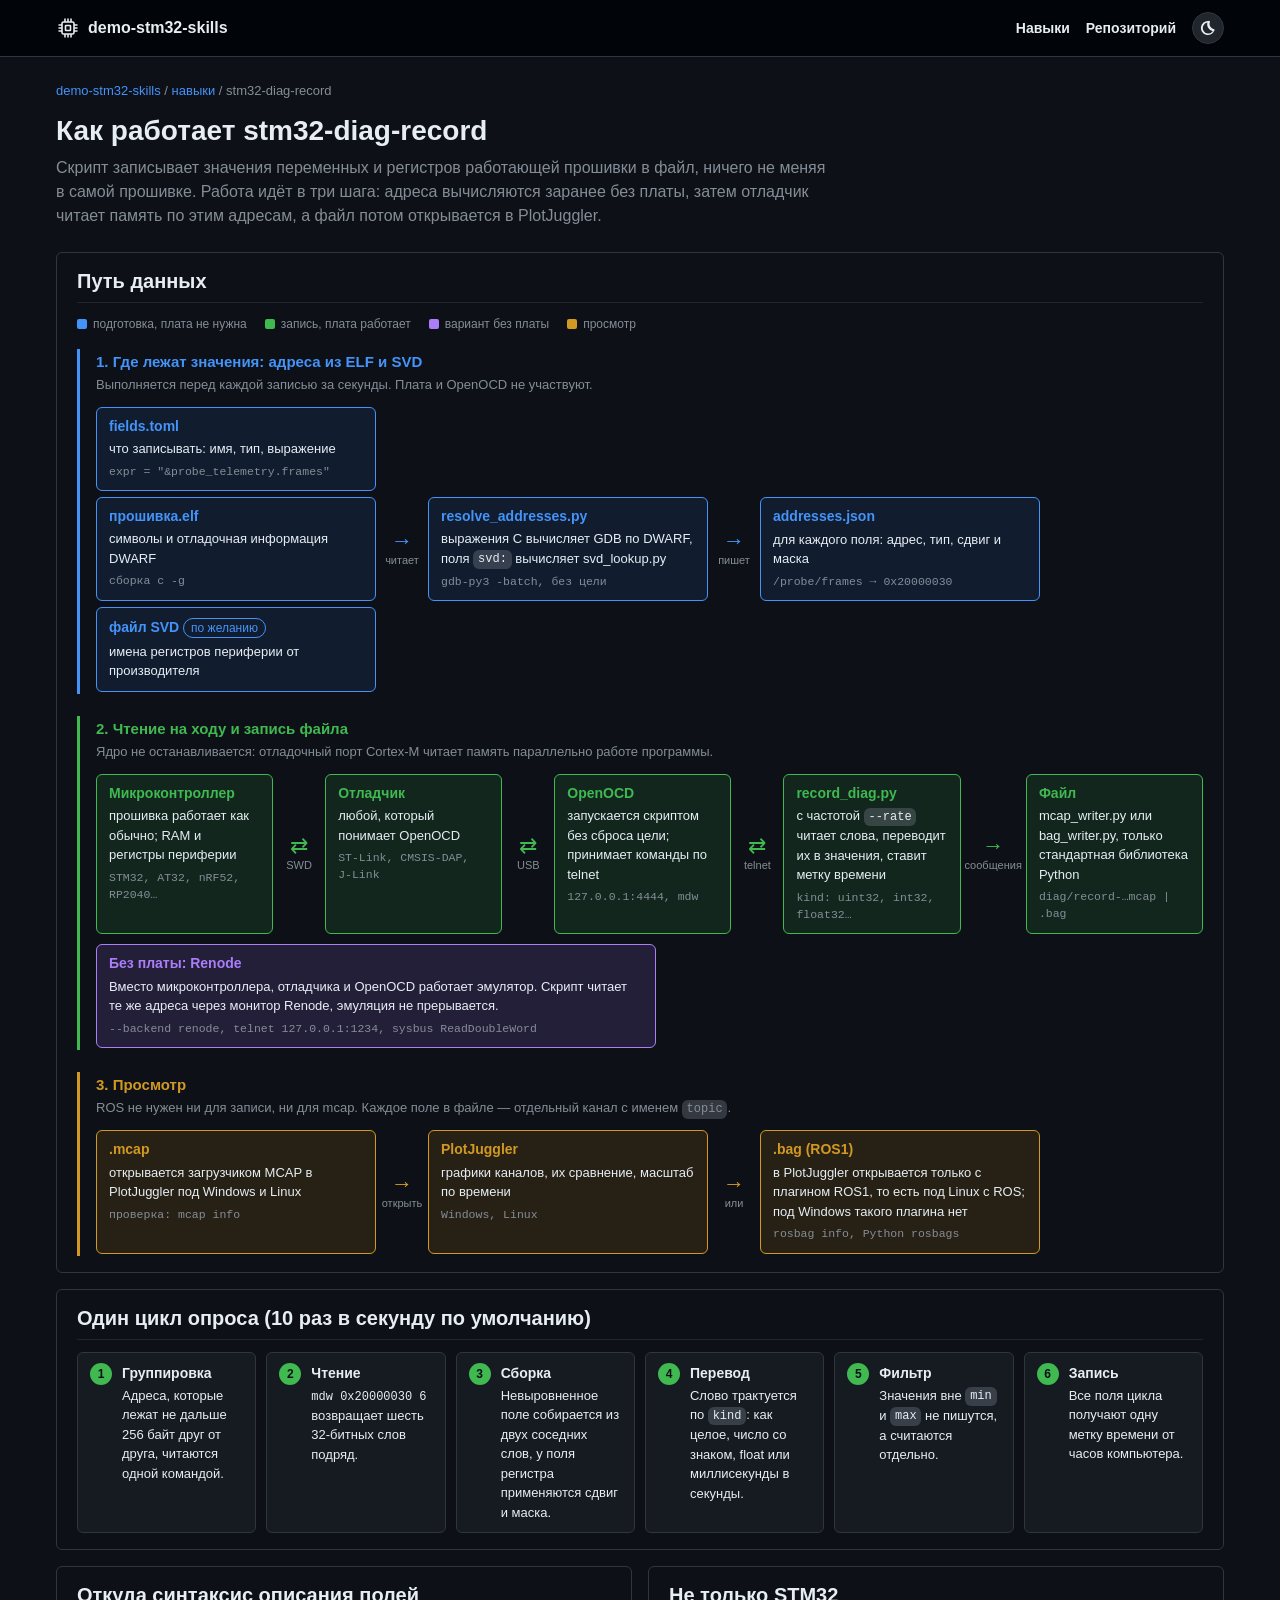
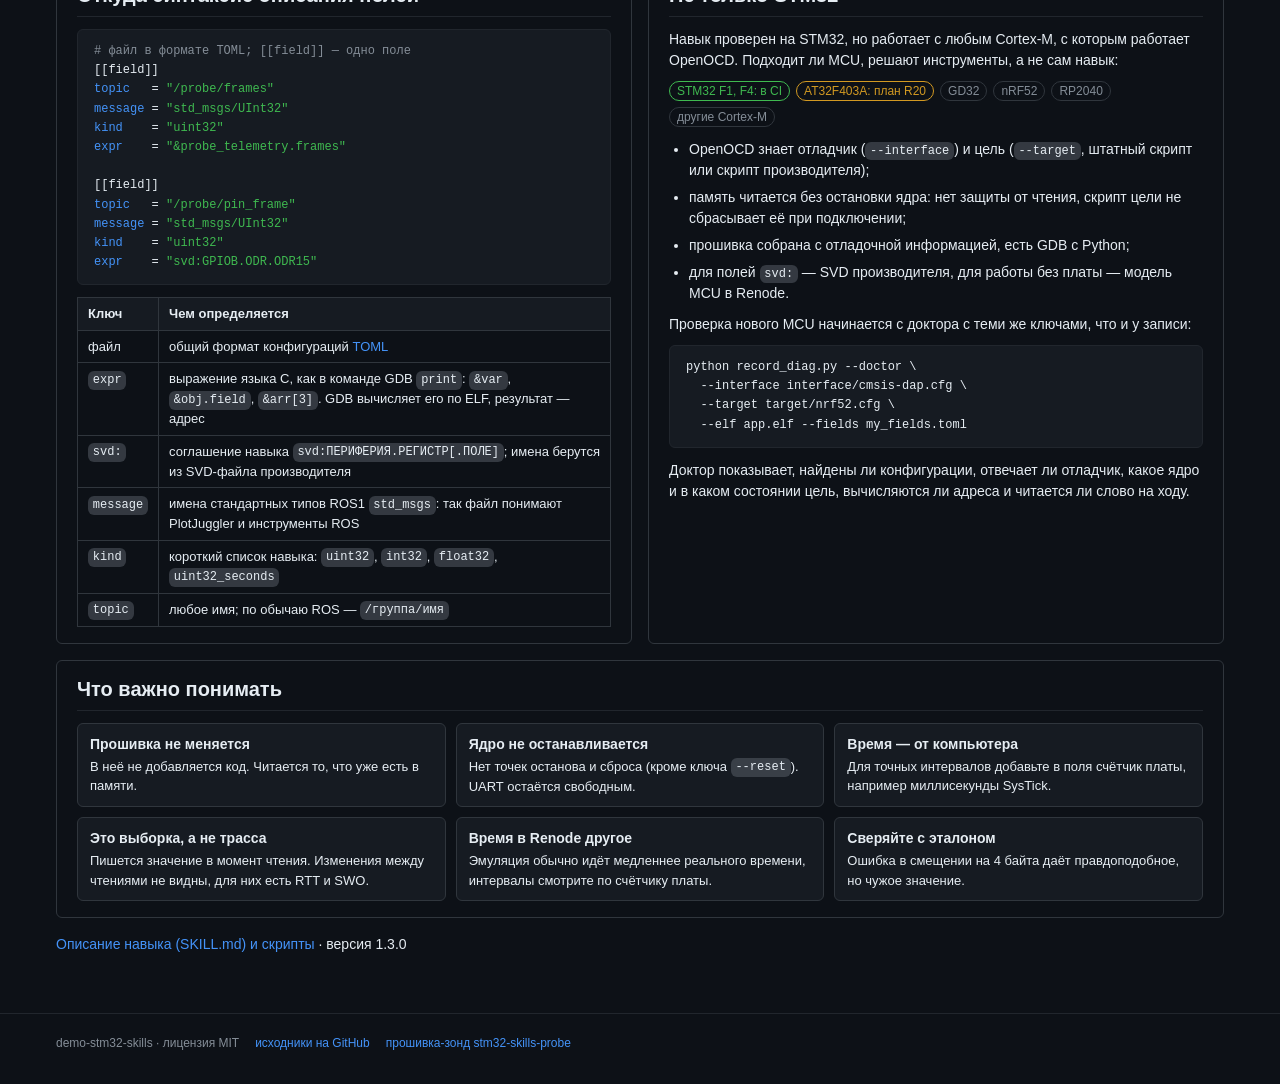
==== site/skills/stm32-diag-record/index.html @ 5a635cf0 "feat(site): publish the stm32-diag-record infographic on GitHub Pages - site/: static pages with a G" ====
<!doctype html>
<html lang="ru" data-theme="dark">
<head>
<meta charset="utf-8">
<meta name="viewport" content="width=device-width, initial-scale=1">
<title>Как работает stm32-diag-record</title>
<meta name="description" content="Инфографика навыка stm32-diag-record: адреса по ELF, чтение памяти на ходу через OpenOCD или Renode, запись mcap и bag, просмотр в PlotJuggler.">
<link rel="stylesheet" href="../../assets/site.css">
<script src="../../assets/theme.js"></script>
</head>
<body>
<header class="site-header">
  <div class="inner">
    <a class="brand" href="../../">
      <svg width="24" height="24" viewBox="0 0 24 24" fill="none" stroke="currentColor" stroke-width="1.6" aria-hidden="true">
        <rect x="6" y="6" width="12" height="12" rx="1.5"/><rect x="9.5" y="9.5" width="5" height="5" rx="0.5"/>
        <path d="M9 2.5v3.5M12 2.5v3.5M15 2.5v3.5M9 18v3.5M12 18v3.5M15 18v3.5M2.5 9h3.5M2.5 12h3.5M2.5 15h3.5M18 9h3.5M18 12h3.5M18 15h3.5"/>
      </svg>
      <span>demo-stm32-skills</span>
    </a>
    <nav class="site-nav" aria-label="Разделы">
      <a href="../../#skills">Навыки</a>
      <a class="wide" href="https://github.com/ViacheslavMezentsev/demo-stm32-skills">Репозиторий</a>
      <button id="theme-toggle" class="theme-toggle" type="button" aria-label="Тема">
        <svg class="icon-dark" width="16" height="16" viewBox="0 0 16 16" fill="currentColor" aria-hidden="true"><path d="M9.6 1.1a.75.75 0 0 1 .3.9 5.5 5.5 0 0 0 4.1 7.3.75.75 0 0 1 .4 1.3A7 7 0 1 1 8.3 1a.75.75 0 0 1 1.3.1ZM7.4 2.6a5.5 5.5 0 1 0 5.4 8.6 7 7 0 0 1-5.4-8.6Z"/></svg>
        <svg class="icon-light" width="16" height="16" viewBox="0 0 16 16" fill="currentColor" aria-hidden="true"><path d="M8 11.5a3.5 3.5 0 1 0 0-7 3.5 3.5 0 0 0 0 7Zm0 1.5a5 5 0 1 1 0-10 5 5 0 0 1 0 10ZM8 0a.75.75 0 0 1 .75.75v.5a.75.75 0 0 1-1.5 0v-.5A.75.75 0 0 1 8 0Zm0 14a.75.75 0 0 1 .75.75v.5a.75.75 0 0 1-1.5 0v-.5A.75.75 0 0 1 8 14ZM0 8a.75.75 0 0 1 .75-.75h.5a.75.75 0 0 1 0 1.5h-.5A.75.75 0 0 1 0 8Zm14 0a.75.75 0 0 1 .75-.75h.5a.75.75 0 0 1 0 1.5h-.5A.75.75 0 0 1 14 8ZM2.3 2.3a.75.75 0 0 1 1.06 0l.36.36a.75.75 0 0 1-1.06 1.06l-.36-.36a.75.75 0 0 1 0-1.06Zm9.98 9.98a.75.75 0 0 1 1.06 0l.36.36a.75.75 0 0 1-1.06 1.06l-.36-.36a.75.75 0 0 1 0-1.06ZM13.7 2.3a.75.75 0 0 1 0 1.06l-.36.36a.75.75 0 1 1-1.06-1.06l.36-.36a.75.75 0 0 1 1.06 0ZM3.72 12.28a.75.75 0 0 1 0 1.06l-.36.36a.75.75 0 0 1-1.06-1.06l.36-.36a.75.75 0 0 1 1.06 0Z"/></svg>
        <svg class="icon-auto" width="16" height="16" viewBox="0 0 16 16" fill="currentColor" aria-hidden="true"><path d="M8 0a8 8 0 1 1 0 16A8 8 0 0 1 8 0Zm0 1.5v13a6.5 6.5 0 0 0 0-13Z"/></svg>
      </button>
    </nav>
  </div>
</header>
<main>
<div class="breadcrumb"><a href="../../">demo-stm32-skills</a> / <a href="../../#skills">навыки</a> / stm32-diag-record</div>
<h1>Как работает stm32-diag-record</h1>
<p class="lead">Скрипт записывает значения переменных и регистров работающей прошивки в файл, ничего не меняя в
самой прошивке. Работа идёт в три шага: адреса вычисляются заранее без платы, затем отладчик читает память по
этим адресам, а файл потом открывается в PlotJuggler.</p>

<div class="box">
  <h2>Путь данных</h2>
  <div class="legend">
    <span class="offline">подготовка, плата не нужна</span>
    <span class="live">запись, плата работает</span>
    <span class="alt">вариант без платы</span>
    <span class="view">просмотр</span>
  </div>

  <div class="stage offline">
    <div class="stage-title">1. Где лежат значения: адреса из ELF и SVD</div>
    <div class="stage-note">Выполняется перед каждой записью за секунды. Плата и OpenOCD не участвуют.</div>
    <div class="flow">
      <div class="inputs">
        <div class="node"><h3>fields.toml</h3><p>что записывать: имя, тип, выражение</p><span class="mono">expr = "&amp;probe_telemetry.frames"</span></div>
        <div class="node"><h3>прошивка.elf</h3><p>символы и отладочная информация DWARF</p><span class="mono">сборка с -g</span></div>
        <div class="node"><h3>файл SVD <span class="label">по желанию</span></h3><p>имена регистров периферии от производителя</p></div>
      </div>
      <div class="arrow">читает</div>
      <div class="node center"><h3>resolve_addresses.py</h3><p>выражения C вычисляет GDB по DWARF, поля <code>svd:</code> вычисляет svd_lookup.py</p><span class="mono">gdb-py3 -batch, без цели</span></div>
      <div class="arrow">пишет</div>
      <div class="node center"><h3>addresses.json</h3><p>для каждого поля: адрес, тип, сдвиг и маска</p><span class="mono">/probe/frames → 0x20000030</span></div>
    </div>
  </div>

  <div class="stage live">
    <div class="stage-title">2. Чтение на ходу и запись файла</div>
    <div class="stage-note">Ядро не останавливается: отладочный порт Cortex-M читает память параллельно работе программы.</div>
    <div class="flow">
      <div class="node"><h3>Микроконтроллер</h3><p>прошивка работает как обычно; RAM и регистры периферии</p><span class="mono">STM32, AT32, nRF52, RP2040…</span></div>
      <div class="arrow both">SWD</div>
      <div class="node"><h3>Отладчик</h3><p>любой, который понимает OpenOCD</p><span class="mono">ST-Link, CMSIS-DAP, J-Link</span></div>
      <div class="arrow both">USB</div>
      <div class="node"><h3>OpenOCD</h3><p>запускается скриптом без сброса цели; принимает команды по telnet</p><span class="mono">127.0.0.1:4444, mdw</span></div>
      <div class="arrow both">telnet</div>
      <div class="node"><h3>record_diag.py</h3><p>с частотой <code>--rate</code> читает слова, переводит их в значения, ставит метку времени</p><span class="mono">kind: uint32, int32, float32…</span></div>
      <div class="arrow">сообщения</div>
      <div class="node"><h3>Файл</h3><p>mcap_writer.py или bag_writer.py, только стандартная библиотека Python</p><span class="mono">diag/record-…mcap | .bag</span></div>
    </div>
    <div class="alt-row alt">
      <div class="node"><h3>Без платы: Renode</h3><p>Вместо микроконтроллера, отладчика и OpenOCD работает эмулятор. Скрипт читает те же адреса через монитор Renode, эмуляция не прерывается.</p><span class="mono">--backend renode, telnet 127.0.0.1:1234, sysbus ReadDoubleWord</span></div>
    </div>
  </div>

  <div class="stage view">
    <div class="stage-title">3. Просмотр</div>
    <div class="stage-note">ROS не нужен ни для записи, ни для mcap. Каждое поле в файле — отдельный канал с именем <code>topic</code>.</div>
    <div class="flow">
      <div class="node"><h3>.mcap</h3><p>открывается загрузчиком MCAP в PlotJuggler под Windows и Linux</p><span class="mono">проверка: mcap info</span></div>
      <div class="arrow">открыть</div>
      <div class="node"><h3>PlotJuggler</h3><p>графики каналов, их сравнение, масштаб по времени</p><span class="mono">Windows, Linux</span></div>
      <div class="arrow">или</div>
      <div class="node"><h3>.bag (ROS1)</h3><p>в PlotJuggler открывается только с плагином ROS1, то есть под Linux с ROS; под Windows такого плагина нет</p><span class="mono">rosbag info, Python rosbags</span></div>
    </div>
  </div>
</div>

<div class="box">
  <h2>Один цикл опроса (10 раз в секунду по умолчанию)</h2>
  <div class="cycle">
    <div class="step"><b>Группировка</b>Адреса, которые лежат не дальше 256 байт друг от друга, читаются одной командой.</div>
    <div class="step"><b>Чтение</b><span class="mono">mdw 0x20000030 6</span> возвращает шесть 32-битных слов подряд.</div>
    <div class="step"><b>Сборка</b>Невыровненное поле собирается из двух соседних слов, у поля регистра применяются сдвиг и маска.</div>
    <div class="step"><b>Перевод</b>Слово трактуется по <code>kind</code>: как целое, число со знаком, float или миллисекунды в секунды.</div>
    <div class="step"><b>Фильтр</b>Значения вне <code>min</code> и <code>max</code> не пишутся, а считаются отдельно.</div>
    <div class="step"><b>Запись</b>Все поля цикла получают одну метку времени от часов компьютера.</div>
  </div>
</div>

<div class="cols">
  <div class="box">
    <h2>Откуда синтаксис описания полей</h2>
    <pre><span class="tok-c"># файл в формате TOML; [[field]] — одно поле</span>
[[field]]
<span class="tok-k">topic</span>   = <span class="tok-s">"/probe/frames"</span>
<span class="tok-k">message</span> = <span class="tok-s">"std_msgs/UInt32"</span>
<span class="tok-k">kind</span>    = <span class="tok-s">"uint32"</span>
<span class="tok-k">expr</span>    = <span class="tok-s">"&amp;probe_telemetry.frames"</span>

[[field]]
<span class="tok-k">topic</span>   = <span class="tok-s">"/probe/pin_frame"</span>
<span class="tok-k">message</span> = <span class="tok-s">"std_msgs/UInt32"</span>
<span class="tok-k">kind</span>    = <span class="tok-s">"uint32"</span>
<span class="tok-k">expr</span>    = <span class="tok-s">"svd:GPIOB.ODR.ODR15"</span></pre>
    <table>
      <tr><th>Ключ</th><th>Чем определяется</th></tr>
      <tr><td>файл</td><td>общий формат конфигураций <a href="https://toml.io/ru/">TOML</a></td></tr>
      <tr><td><code>expr</code></td><td>выражение языка C, как в команде GDB <code>print</code>: <code>&amp;var</code>, <code>&amp;obj.field</code>, <code>&amp;arr[3]</code>. GDB вычисляет его по ELF, результат — адрес</td></tr>
      <tr><td><code>svd:</code></td><td>соглашение навыка <code>svd:ПЕРИФЕРИЯ.РЕГИСТР[.ПОЛЕ]</code>; имена берутся из SVD-файла производителя</td></tr>
      <tr><td><code>message</code></td><td>имена стандартных типов ROS1 <code>std_msgs</code>: так файл понимают PlotJuggler и инструменты ROS</td></tr>
      <tr><td><code>kind</code></td><td>короткий список навыка: <code>uint32</code>, <code>int32</code>, <code>float32</code>, <code>uint32_seconds</code></td></tr>
      <tr><td><code>topic</code></td><td>любое имя; по обычаю ROS — <code>/группа/имя</code></td></tr>
    </table>
  </div>

  <div class="box">
    <h2>Не только STM32</h2>
    <p>Навык проверен на STM32, но работает с любым Cortex-M, с которым работает OpenOCD. Подходит ли MCU, решают
    инструменты, а не сам навык:</p>
    <div class="chips">
      <span class="label" style="--c: var(--success)">STM32 F1, F4: в CI</span>
      <span class="label" style="--c: var(--attention)">AT32F403A: план R20</span>
      <span class="label">GD32</span><span class="label">nRF52</span><span class="label">RP2040</span><span class="label">другие Cortex-M</span>
    </div>
    <ul>
      <li>OpenOCD знает отладчик (<code>--interface</code>) и цель (<code>--target</code>, штатный скрипт или скрипт производителя);</li>
      <li>память читается без остановки ядра: нет защиты от чтения, скрипт цели не сбрасывает её при подключении;</li>
      <li>прошивка собрана с отладочной информацией, есть GDB с Python;</li>
      <li>для полей <code>svd:</code> — SVD производителя, для работы без платы — модель MCU в Renode.</li>
    </ul>
    <p style="margin-top:10px">Проверка нового MCU начинается с доктора с теми же ключами, что и у записи:</p>
    <pre>python record_diag.py --doctor \
  --interface interface/cmsis-dap.cfg \
  --target target/nrf52.cfg \
  --elf app.elf --fields my_fields.toml</pre>
    <p>Доктор показывает, найдены ли конфигурации, отвечает ли отладчик, какое ядро и в каком состоянии цель,
    вычисляются ли адреса и читается ли слово на ходу.</p>
  </div>
</div>

<div class="box">
  <h2>Что важно понимать</h2>
  <div class="facts">
    <div class="fact"><b>Прошивка не меняется</b>В неё не добавляется код. Читается то, что уже есть в памяти.</div>
    <div class="fact"><b>Ядро не останавливается</b>Нет точек останова и сброса (кроме ключа <code>--reset</code>). UART остаётся свободным.</div>
    <div class="fact"><b>Время — от компьютера</b>Для точных интервалов добавьте в поля счётчик платы, например миллисекунды SysTick.</div>
    <div class="fact"><b>Это выборка, а не трасса</b>Пишется значение в момент чтения. Изменения между чтениями не видны, для них есть RTT и SWO.</div>
    <div class="fact"><b>Время в Renode другое</b>Эмуляция обычно идёт медленнее реального времени, интервалы смотрите по счётчику платы.</div>
    <div class="fact"><b>Сверяйте с эталоном</b>Ошибка в смещении на 4 байта даёт правдоподобное, но чужое значение.</div>
  </div>
</div>

<p><a href="https://github.com/ViacheslavMezentsev/demo-stm32-skills/tree/main/stm32-diag-record">Описание навыка (SKILL.md) и скрипты</a> · версия 1.3.0</p>
</main>
<footer class="site-footer">
  <div class="inner">
    <span>demo-stm32-skills · лицензия MIT</span>
    <a href="https://github.com/ViacheslavMezentsev/demo-stm32-skills">исходники на GitHub</a>
    <a href="https://github.com/ViacheslavMezentsev/stm32-skills-probe">прошивка-зонд stm32-skills-probe</a>
  </div>
</footer>
</body>
</html>
---- site/assets/site.css ----
/* Тема в стиле GitHub (цвета Primer). Тёмная по умолчанию; светлая — data-theme="light" (ставит theme.js). */
:root {
  color-scheme: dark;
  --bg: #0d1117;
  --bg-subtle: #161b22;
  --bg-inset: #010409;
  --header: #010409;
  --border: #30363d;
  --border-muted: #21262d;
  --fg: #e6edf3;
  --fg-muted: #848d97;
  --link: #4493f8;
  --code-bg: rgba(110, 118, 129, 0.4);
  --pre-bg: #161b22;
  --accent: #4493f8;
  --accent-bg: rgba(56, 139, 253, 0.1);
  --success: #3fb950;
  --success-bg: rgba(46, 160, 67, 0.15);
  --attention: #d29922;
  --attention-bg: rgba(187, 128, 9, 0.15);
  --done: #ab7df8;
  --done-bg: rgba(163, 113, 247, 0.15);
  --btn-bg: #21262d;
  --btn-hover: #30363d;
  --mono: ui-monospace, SFMono-Regular, "SF Mono", Menlo, Consolas, "Liberation Mono", monospace;
  --sans: -apple-system, BlinkMacSystemFont, "Segoe UI", "Noto Sans", Helvetica, Arial, sans-serif;
}
:root[data-theme="light"] {
  color-scheme: light;
  --bg: #ffffff;
  --bg-subtle: #f6f8fa;
  --bg-inset: #f6f8fa;
  --header: #f6f8fa;
  --border: #d0d7de;
  --border-muted: #d8dee4;
  --fg: #1f2328;
  --fg-muted: #656d76;
  --link: #0969da;
  --code-bg: rgba(175, 184, 193, 0.2);
  --pre-bg: #f6f8fa;
  --accent: #0969da;
  --accent-bg: #ddf4ff;
  --success: #1a7f37;
  --success-bg: #dafbe1;
  --attention: #9a6700;
  --attention-bg: #fff8c5;
  --done: #8250df;
  --done-bg: #fbefff;
  --btn-bg: #f6f8fa;
  --btn-hover: #eaeef2;
}

* { box-sizing: border-box; }
html { background: var(--bg); }
body {
  margin: 0; background: var(--bg); color: var(--fg);
  font: 14px/1.5 var(--sans);
  -webkit-text-size-adjust: 100%;
}
a { color: var(--link); text-decoration: none; }
a:hover { text-decoration: underline; }
code, .mono { font-family: var(--mono); font-size: 12px; }
code { background: var(--code-bg); padding: 0.2em 0.4em; border-radius: 6px; }
pre {
  background: var(--pre-bg); border: 1px solid var(--border-muted); border-radius: 6px; padding: 12px 16px;
  margin: 0 0 12px; overflow-x: auto; font: 12px/1.6 var(--mono);
}
h1, h2, h3 { line-height: 1.25; font-weight: 600; }
h1 { font-size: 28px; margin: 0 0 8px; }
h2 { font-size: 20px; margin: 0 0 12px; padding-bottom: 8px; border-bottom: 1px solid var(--border-muted); }
h3 { font-size: 14px; margin: 0 0 4px; }
p { margin: 0 0 10px; }
ul, ol { margin: 0; padding-left: 20px; }
li { margin-bottom: 6px; }
table { width: 100%; border-collapse: collapse; font-size: 13px; }
th, td { text-align: left; padding: 6px 10px; border: 1px solid var(--border); vertical-align: top; }
th { background: var(--bg-subtle); font-weight: 600; }
td:first-child { white-space: nowrap; }

/* Шапка как у GitHub */
.site-header { background: var(--header); border-bottom: 1px solid var(--border); }
.site-header .inner {
  max-width: 1200px; margin: 0 auto; padding: 12px 16px; display: flex; align-items: center; gap: 16px;
}
.brand { display: flex; align-items: center; gap: 8px; color: var(--fg); font-weight: 600; font-size: 16px; }
.brand:hover { text-decoration: none; color: var(--fg-muted); }
.brand svg { flex: 0 0 auto; }
.site-nav { display: flex; gap: 16px; margin-left: auto; align-items: center; }
.site-nav a { color: var(--fg); font-weight: 600; }
.site-nav a:hover { color: var(--fg-muted); text-decoration: none; }

/* Круглая кнопка темы */
.theme-toggle {
  width: 32px; height: 32px; border-radius: 50%; border: 1px solid var(--border); background: var(--btn-bg);
  color: var(--fg); display: inline-flex; align-items: center; justify-content: center; cursor: pointer;
  padding: 0; flex: 0 0 auto;
}
.theme-toggle:hover { background: var(--btn-hover); }
.theme-toggle:focus-visible { outline: 2px solid var(--accent); outline-offset: 2px; }
.theme-toggle svg { display: none; }
:root:not([data-theme-pref]) .theme-toggle .icon-dark,
:root[data-theme-pref="dark"] .theme-toggle .icon-dark,
:root[data-theme-pref="light"] .theme-toggle .icon-light,
:root[data-theme-pref="auto"] .theme-toggle .icon-auto { display: block; }

main { max-width: 1200px; margin: 0 auto; padding: 24px 16px 48px; }
.breadcrumb { color: var(--fg-muted); font-size: 13px; margin-bottom: 12px; }
.lead { color: var(--fg-muted); font-size: 16px; max-width: 780px; margin-bottom: 24px; }
.box { background: var(--bg); border: 1px solid var(--border); border-radius: 6px; padding: 16px 20px; margin-bottom: 16px; }
.site-footer { border-top: 1px solid var(--border-muted); color: var(--fg-muted); font-size: 12px; }
.site-footer .inner { max-width: 1200px; margin: 0 auto; padding: 20px 16px 32px; display: flex; flex-wrap: wrap; gap: 8px 16px; }
.label {
  display: inline-block; font-size: 12px; font-weight: 500; line-height: 18px; padding: 0 7px; border-radius: 2em;
  border: 1px solid var(--c, var(--border)); color: var(--c, var(--fg-muted)); white-space: nowrap;
}

/* Главная: карточки навыков */
.cards { display: grid; grid-template-columns: repeat(auto-fill, minmax(300px, 1fr)); gap: 16px; }
.card { border: 1px solid var(--border); border-radius: 6px; padding: 16px; background: var(--bg); display: flex; flex-direction: column; gap: 8px; }
.card h3 { font-size: 16px; }
.card p { color: var(--fg-muted); margin: 0; }
.card .meta { display: flex; flex-wrap: wrap; gap: 6px; margin-top: auto; padding-top: 8px; }

/* Инфографика: этапы и узлы */
.legend { display: flex; flex-wrap: wrap; gap: 8px 18px; font-size: 12px; color: var(--fg-muted); margin-bottom: 16px; }
.legend span::before { content: ""; display: inline-block; width: 10px; height: 10px; border-radius: 2px; margin-right: 6px; vertical-align: -1px; background: var(--c); }
.offline { --c: var(--accent); --nb: var(--accent-bg); }
.live { --c: var(--success); --nb: var(--success-bg); }
.alt { --c: var(--done); --nb: var(--done-bg); }
.view { --c: var(--attention); --nb: var(--attention-bg); }
.stage { border-left: 3px solid var(--c); padding: 2px 0 2px 16px; margin: 0 0 22px; }
.stage:last-child { margin-bottom: 0; }
.stage-title { font-weight: 600; color: var(--c); margin-bottom: 2px; font-size: 15px; }
.stage-note { color: var(--fg-muted); font-size: 13px; margin-bottom: 12px; }
.flow { display: flex; align-items: center; flex-wrap: nowrap; }
.node {
  background: var(--nb); border: 1px solid var(--c); border-radius: 6px; padding: 10px 12px;
  min-width: 0; flex: 1 1 0; max-width: 280px; align-self: stretch;
}
.node.center { align-self: center; }
.node h3 { color: var(--c); }
.node p { font-size: 13px; margin: 0; }
.node .mono { display: block; color: var(--fg-muted); margin-top: 4px; font-size: 11.5px; overflow-wrap: anywhere; }
.arrow {
  flex: 0 0 auto; display: flex; flex-direction: column; justify-content: center; align-items: center;
  padding: 0 4px; min-width: 52px; color: var(--fg-muted); font-size: 11px; text-align: center;
}
.arrow::before { content: "\2192"; font-size: 22px; line-height: 1; color: var(--c); }
.arrow.both::before { content: "\21C4"; }
.inputs { display: flex; flex-direction: column; gap: 6px; flex: 1 1 0; max-width: 280px; min-width: 0; }
.inputs .node { max-width: none; flex: 0 0 auto; }
.alt-row { margin-top: 10px; }
.alt-row .node { max-width: 560px; }
.cycle { counter-reset: step; display: grid; grid-template-columns: repeat(auto-fit, minmax(150px, 1fr)); gap: 10px; }
.step { border: 1px solid var(--border); border-radius: 6px; padding: 10px 12px 10px 44px; position: relative; font-size: 13px; background: var(--bg-subtle); }
.step::before {
  counter-increment: step; content: counter(step); position: absolute; left: 12px; top: 10px;
  width: 22px; height: 22px; border-radius: 50%; background: var(--success); color: var(--bg);
  font-weight: 700; font-size: 12px; display: flex; align-items: center; justify-content: center;
}
.step b { display: block; margin-bottom: 2px; font-size: 14px; }
.cols { display: grid; grid-template-columns: repeat(auto-fit, minmax(320px, 1fr)); gap: 16px; margin-bottom: 16px; }
.cols > .box { margin-bottom: 0; }
.tok-k { color: var(--accent); }
.tok-s { color: var(--success); }
.tok-c { color: var(--fg-muted); }
.facts { display: grid; grid-template-columns: repeat(auto-fit, minmax(300px, 1fr)); gap: 10px; }
.fact { border: 1px solid var(--border); border-radius: 6px; padding: 10px 12px; font-size: 13px; background: var(--bg-subtle); }
.fact b { display: block; font-size: 14px; margin-bottom: 2px; }
.chips { display: flex; flex-wrap: wrap; gap: 6px; margin: 8px 0 12px; }

@media (max-width: 720px) {
  h1 { font-size: 24px; }
  .site-nav .wide { display: none; }
  .flow { flex-direction: column; align-items: stretch; }
  .node, .inputs { max-width: none; flex: 0 0 auto; }
  .node.center { align-self: stretch; }
  .arrow { flex-direction: row; gap: 8px; min-width: 0; padding: 4px 0 4px 14px; justify-content: flex-start; }
  .arrow::before { content: "\2193"; }
  .arrow.both::before { content: "\21C5"; }
  .box { padding: 14px; }
}
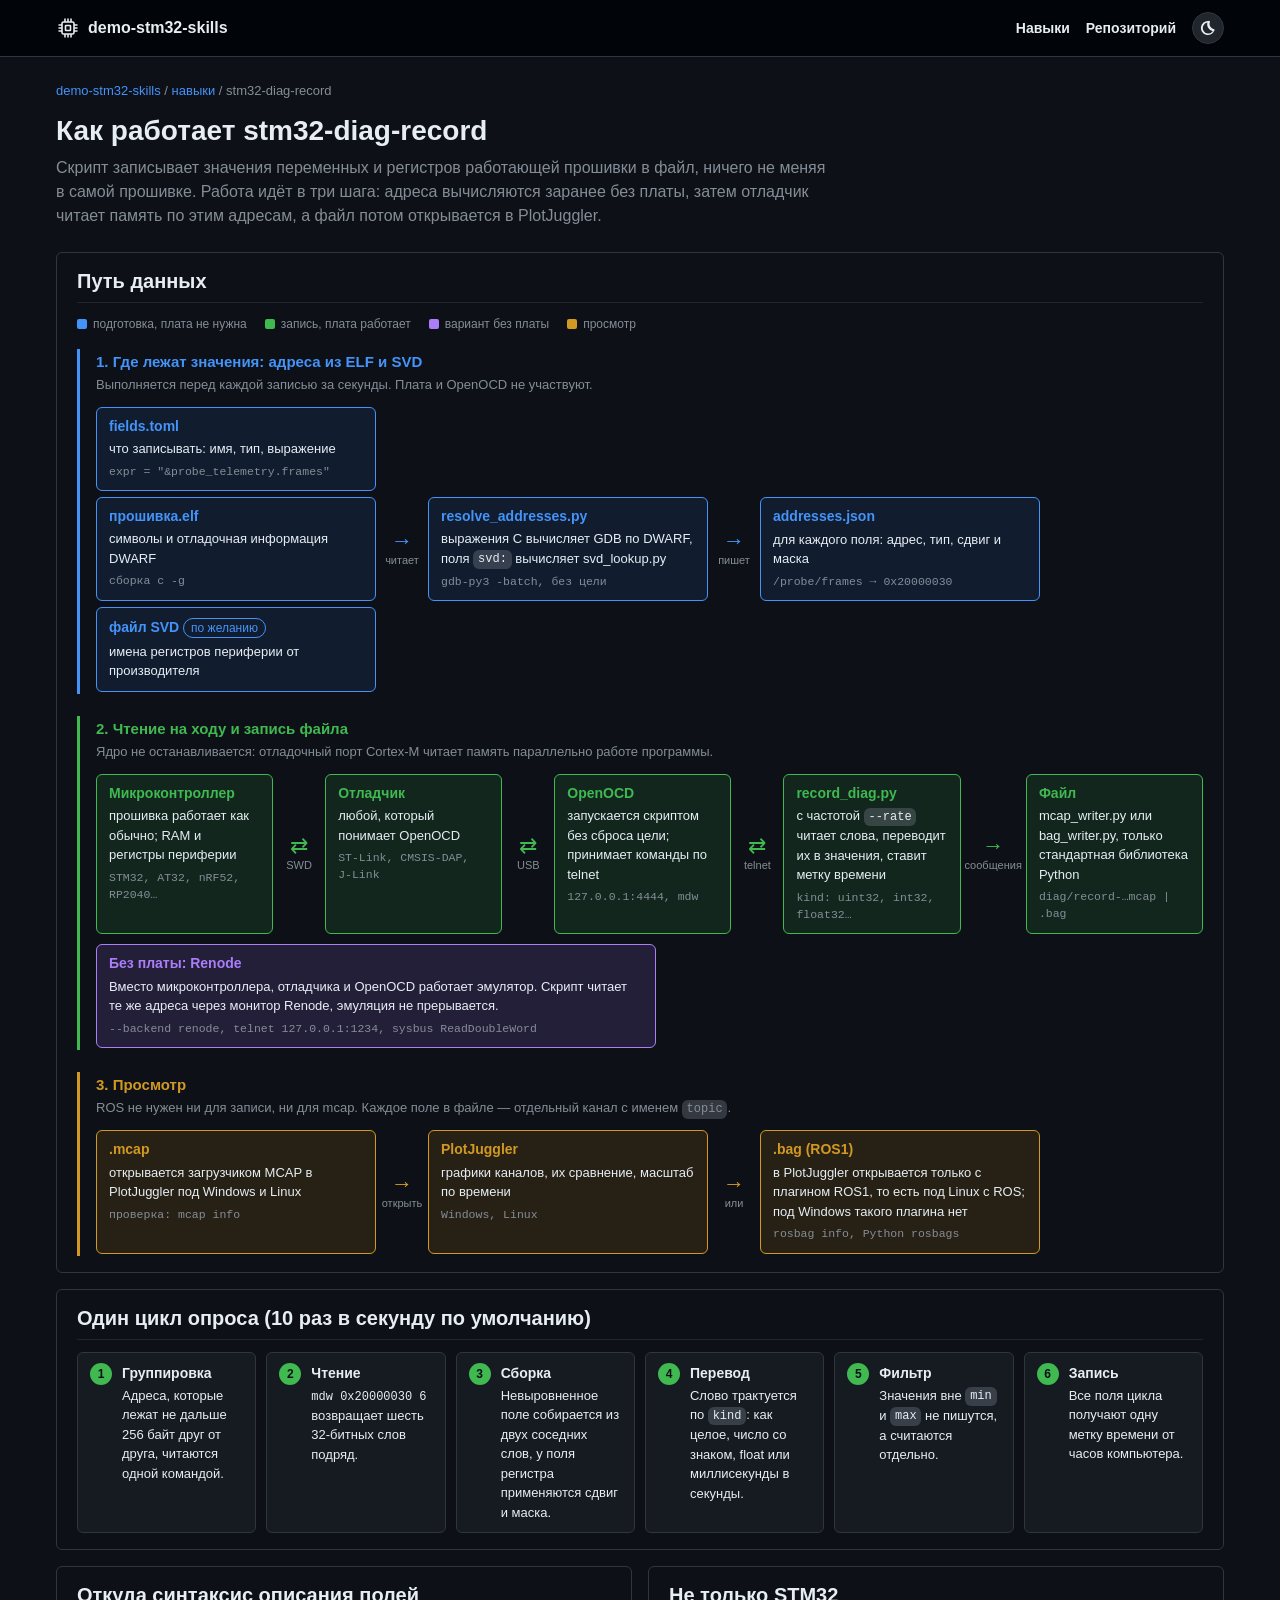
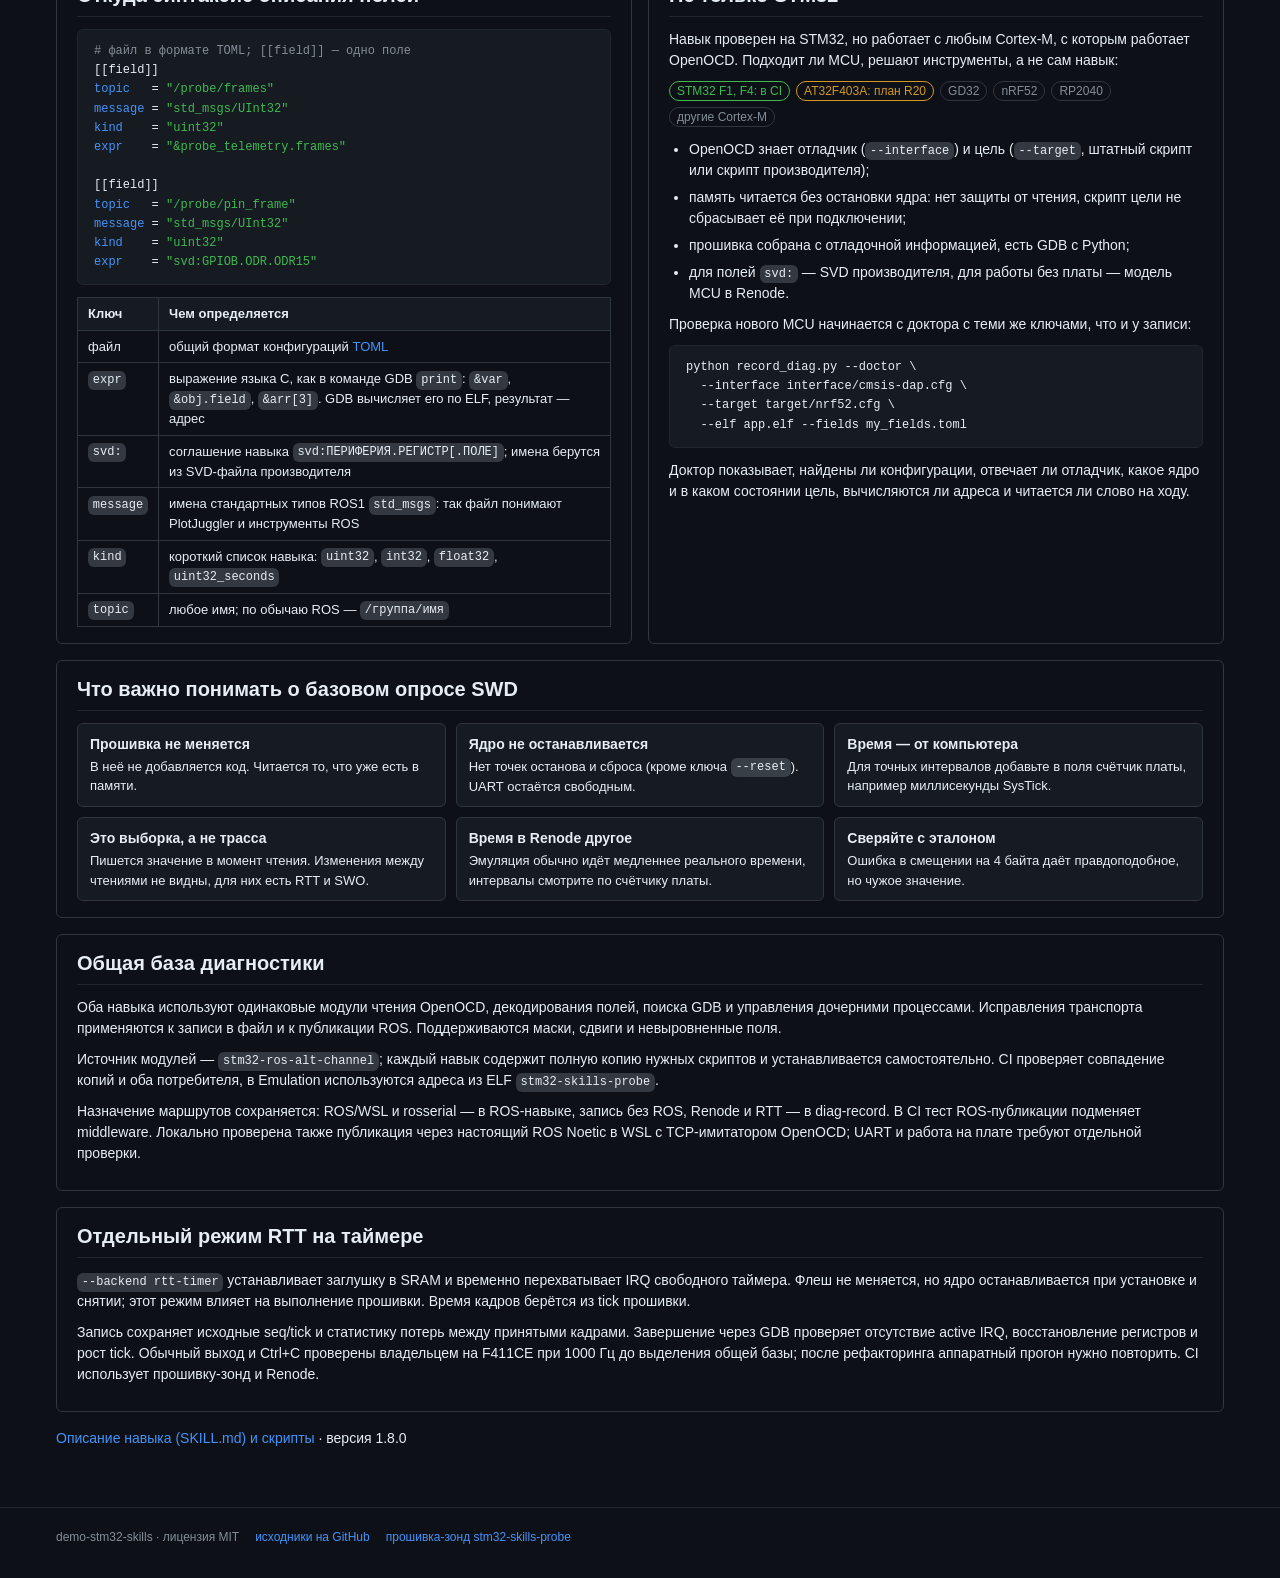
==== commit d003ca5e: "refactor: share debug transports and field decoding across STM32 skills Keep OpenOCD, field conversi" ====
--- a/site/skills/stm32-diag-record/index.html
+++ b/site/skills/stm32-diag-record/index.html
@@ -157,7 +157,7 @@
 </div>
 
 <div class="box">
-  <h2>Что важно понимать</h2>
+  <h2>Что важно понимать о базовом опросе SWD</h2>
   <div class="facts">
     <div class="fact"><b>Прошивка не меняется</b>В неё не добавляется код. Читается то, что уже есть в памяти.</div>
     <div class="fact"><b>Ядро не останавливается</b>Нет точек останова и сброса (кроме ключа <code>--reset</code>). UART остаётся свободным.</div>
@@ -168,7 +168,31 @@
   </div>
 </div>
 
-<p><a href="https://github.com/ViacheslavMezentsev/demo-stm32-skills/tree/main/stm32-diag-record">Описание навыка (SKILL.md) и скрипты</a> · версия 1.3.0</p>
+<div class="box">
+  <h2>Общая база диагностики</h2>
+  <p>Оба навыка используют одинаковые модули чтения OpenOCD, декодирования полей,
+  поиска GDB и управления дочерними процессами. Исправления транспорта применяются
+  к записи в файл и к публикации ROS. Поддерживаются маски, сдвиги и невыровненные поля.</p>
+  <p>Источник модулей — <code>stm32-ros-alt-channel</code>; каждый навык содержит полную копию
+  нужных скриптов и устанавливается самостоятельно. CI проверяет совпадение копий и оба потребителя,
+  в Emulation используются адреса из ELF <code>stm32-skills-probe</code>.</p>
+  <p>Назначение маршрутов сохраняется: ROS/WSL и rosserial — в ROS-навыке, запись без ROS,
+  Renode и RTT — в diag-record. В CI тест ROS-публикации подменяет middleware. Локально проверена также публикация через
+  настоящий ROS Noetic в WSL с TCP-имитатором OpenOCD; UART и работа на плате требуют отдельной проверки.</p>
+</div>
+
+<div class="box">
+  <h2>Отдельный режим RTT на таймере</h2>
+  <p><code>--backend rtt-timer</code> устанавливает заглушку в SRAM и временно перехватывает
+  IRQ свободного таймера. Флеш не меняется, но ядро останавливается при установке и снятии;
+  этот режим влияет на выполнение прошивки. Время кадров берётся из tick прошивки.</p>
+  <p>Запись сохраняет исходные seq/tick и статистику потерь между принятыми кадрами.
+  Завершение через GDB проверяет отсутствие active IRQ, восстановление регистров и рост tick.
+  Обычный выход и Ctrl+C проверены владельцем на F411CE при 1000 Гц до выделения общей базы;
+  после рефакторинга аппаратный прогон нужно повторить. CI использует прошивку-зонд и Renode.</p>
+</div>
+
+<p><a href="https://github.com/ViacheslavMezentsev/demo-stm32-skills/tree/main/stm32-diag-record">Описание навыка (SKILL.md) и скрипты</a> · версия 1.8.0</p>
 </main>
 <footer class="site-footer">
   <div class="inner">
--- a/site/assets/site.css
+++ b/site/assets/site.css
@@ -118,6 +118,9 @@
 .cards { display: grid; grid-template-columns: repeat(auto-fill, minmax(300px, 1fr)); gap: 16px; }
 .card { border: 1px solid var(--border); border-radius: 6px; padding: 16px; background: var(--bg); display: flex; flex-direction: column; gap: 8px; }
 .card h3 { font-size: 16px; }
+a.card { color: inherit; }
+a.card:hover { text-decoration: none; border-color: var(--fg-muted); }
+a.card h3 { color: var(--link); }
 .card p { color: var(--fg-muted); margin: 0; }
 .card .meta { display: flex; flex-wrap: wrap; gap: 6px; margin-top: auto; padding-top: 8px; }
 
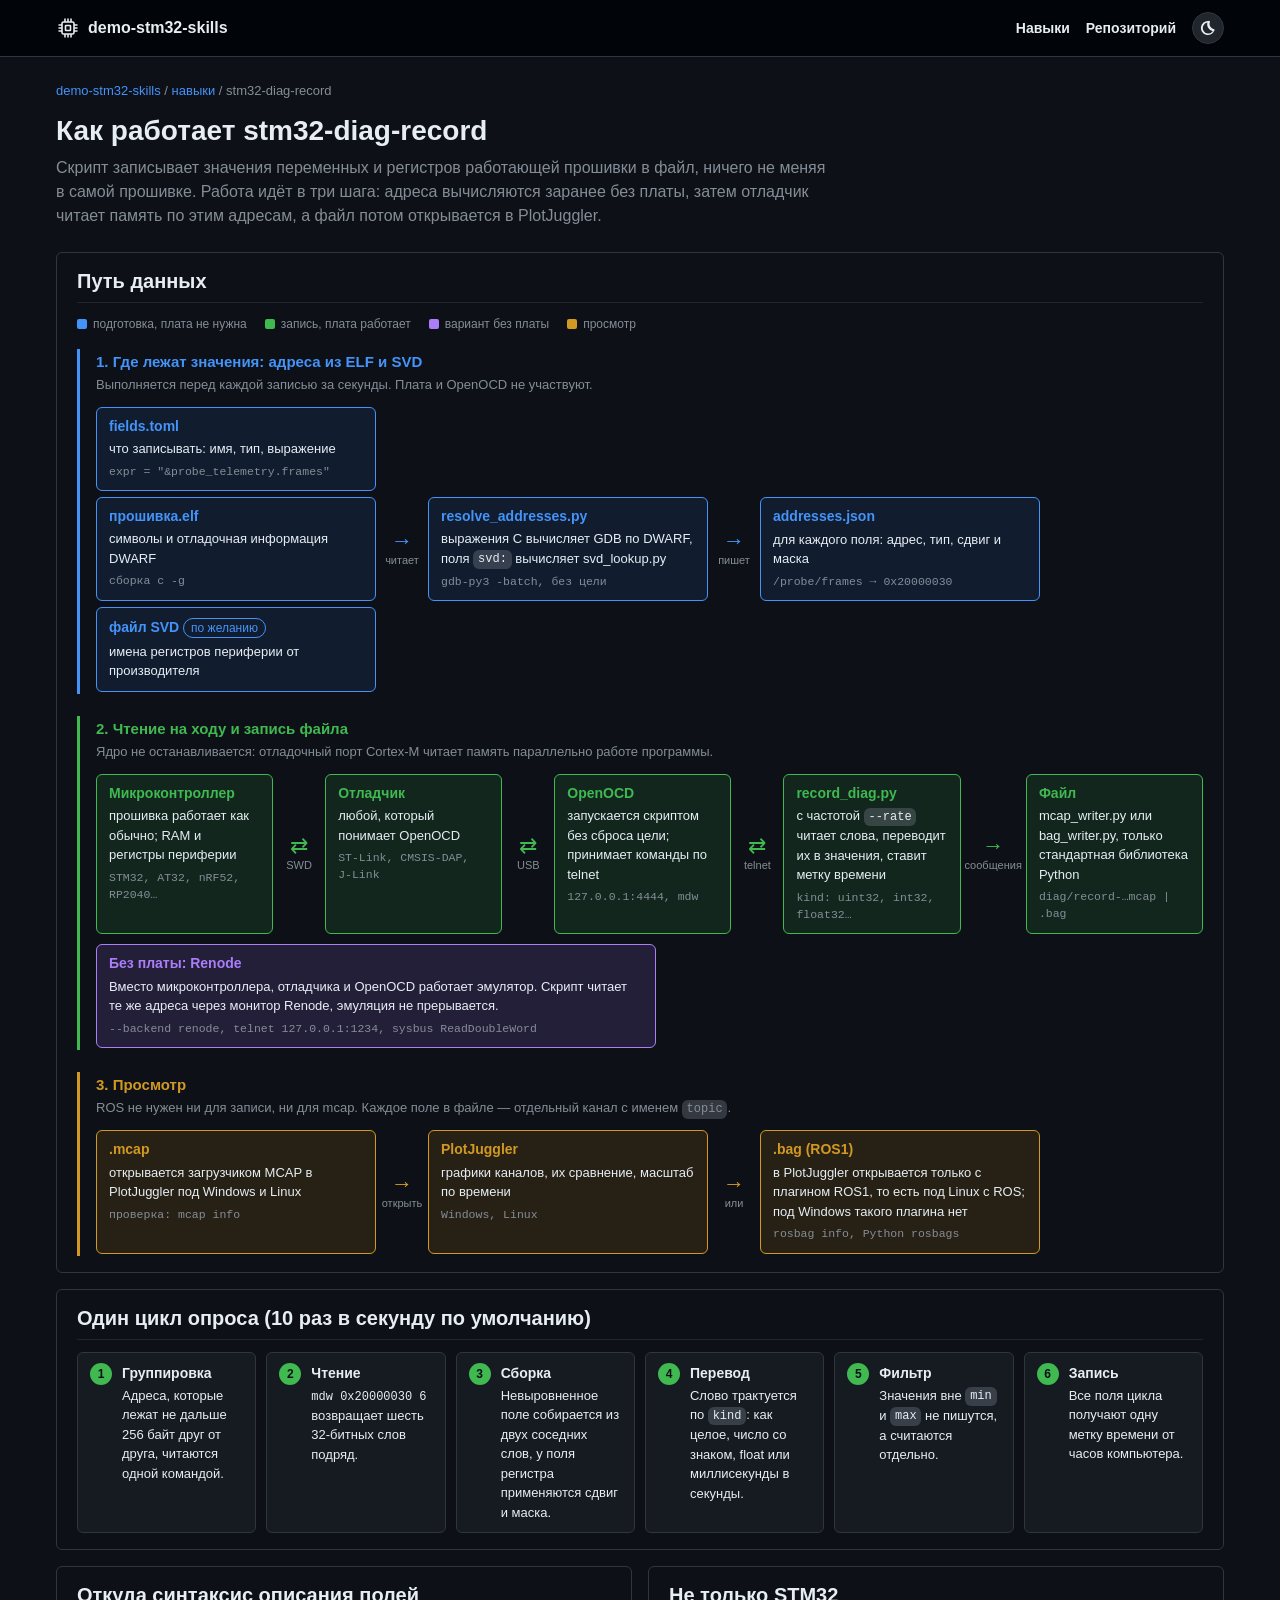
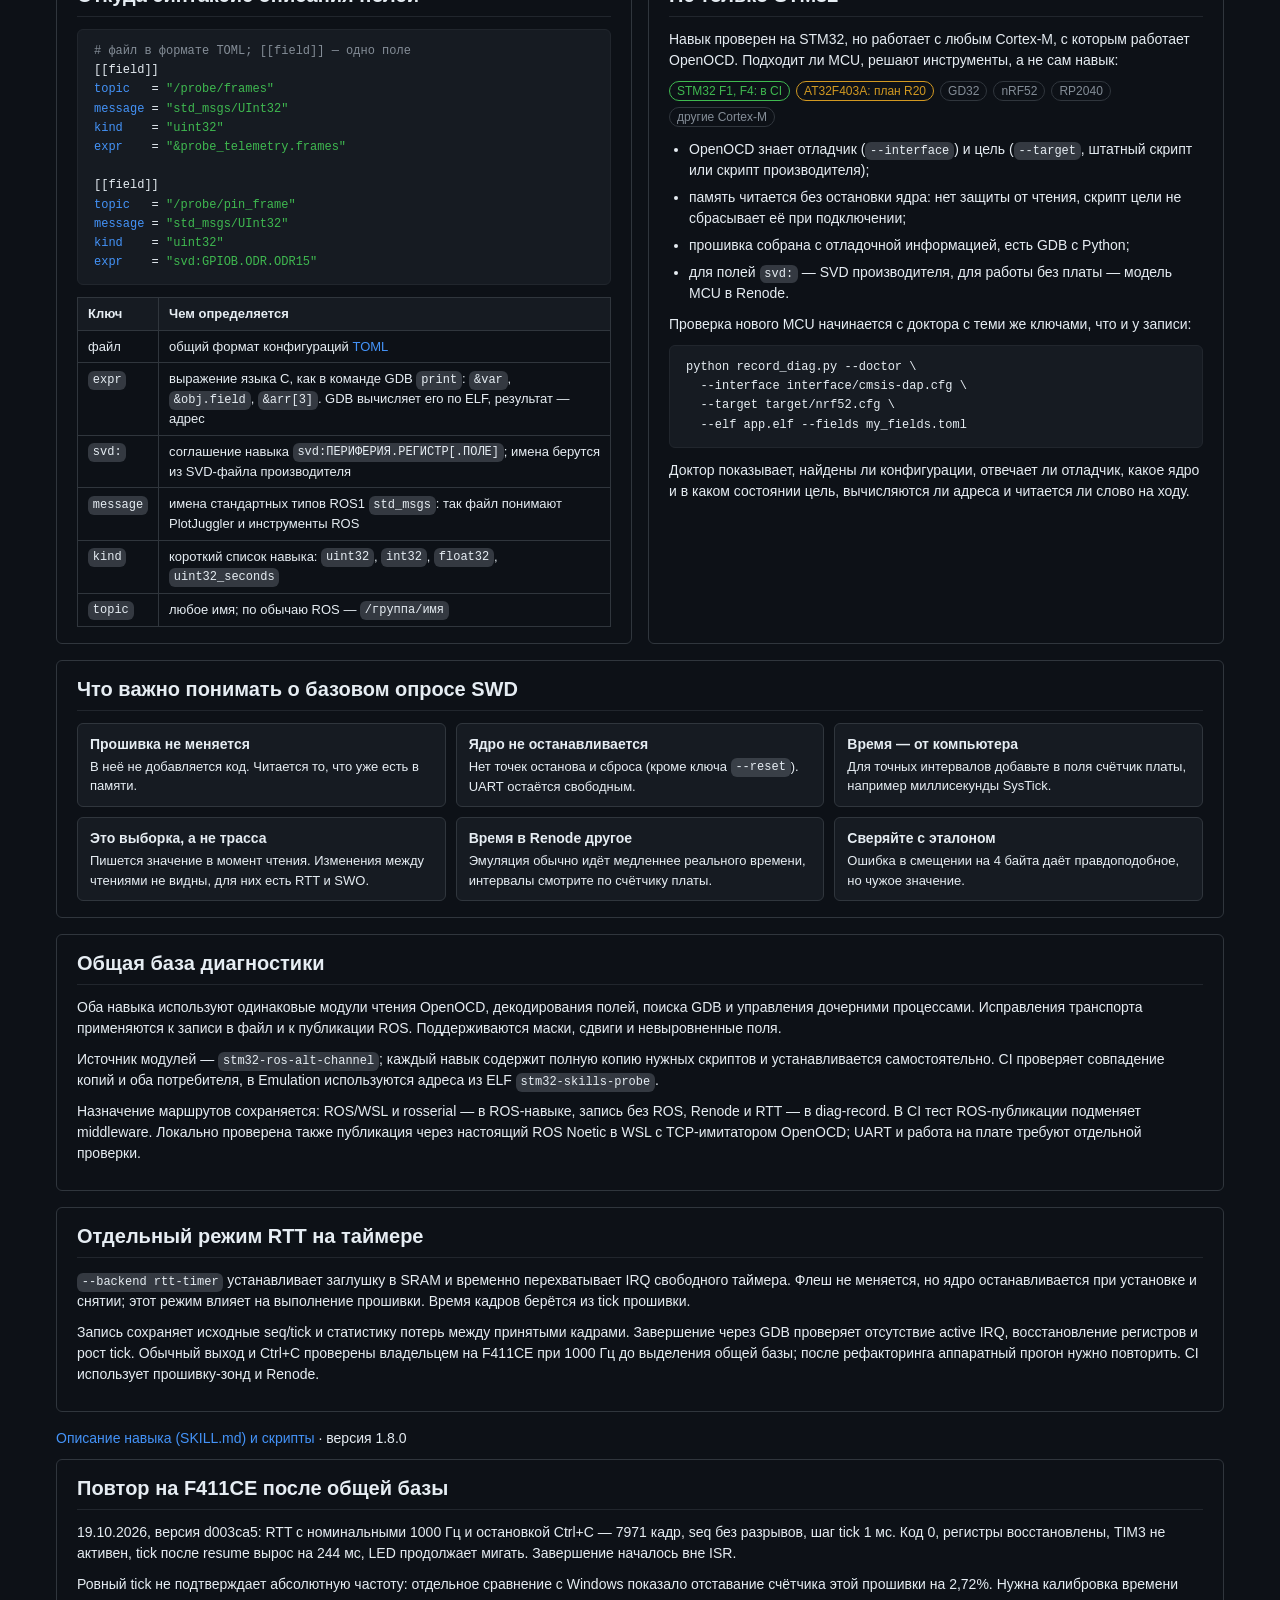
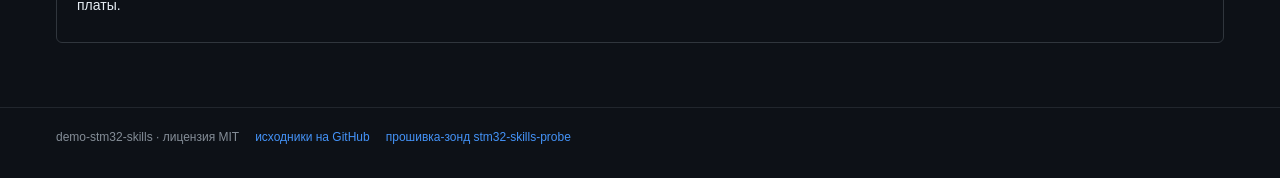
==== commit c52b094a: "fix(stm32-ros-alt-channel): validate real topics and independent clocks Co-Authored-By: Codex <norep" ====
--- a/site/skills/stm32-diag-record/index.html
+++ b/site/skills/stm32-diag-record/index.html
@@ -193,6 +193,14 @@
 </div>
 
 <p><a href="https://github.com/ViacheslavMezentsev/demo-stm32-skills/tree/main/stm32-diag-record">Описание навыка (SKILL.md) и скрипты</a> · версия 1.8.0</p>
+<div class="box">
+  <h2>Повтор на F411CE после общей базы</h2>
+  <p>19.10.2026, версия d003ca5: RTT с номинальными 1000 Гц и остановкой Ctrl+C — 7971 кадр,
+  seq без разрывов, шаг tick 1 мс. Код 0, регистры восстановлены, TIM3 не активен,
+  tick после resume вырос на 244 мс, LED продолжает мигать. Завершение началось вне ISR.</p>
+  <p>Ровный tick не подтверждает абсолютную частоту: отдельное сравнение с Windows показало
+  отставание счётчика этой прошивки на 2,72%. Нужна калибровка времени платы.</p>
+</div>
 </main>
 <footer class="site-footer">
   <div class="inner">
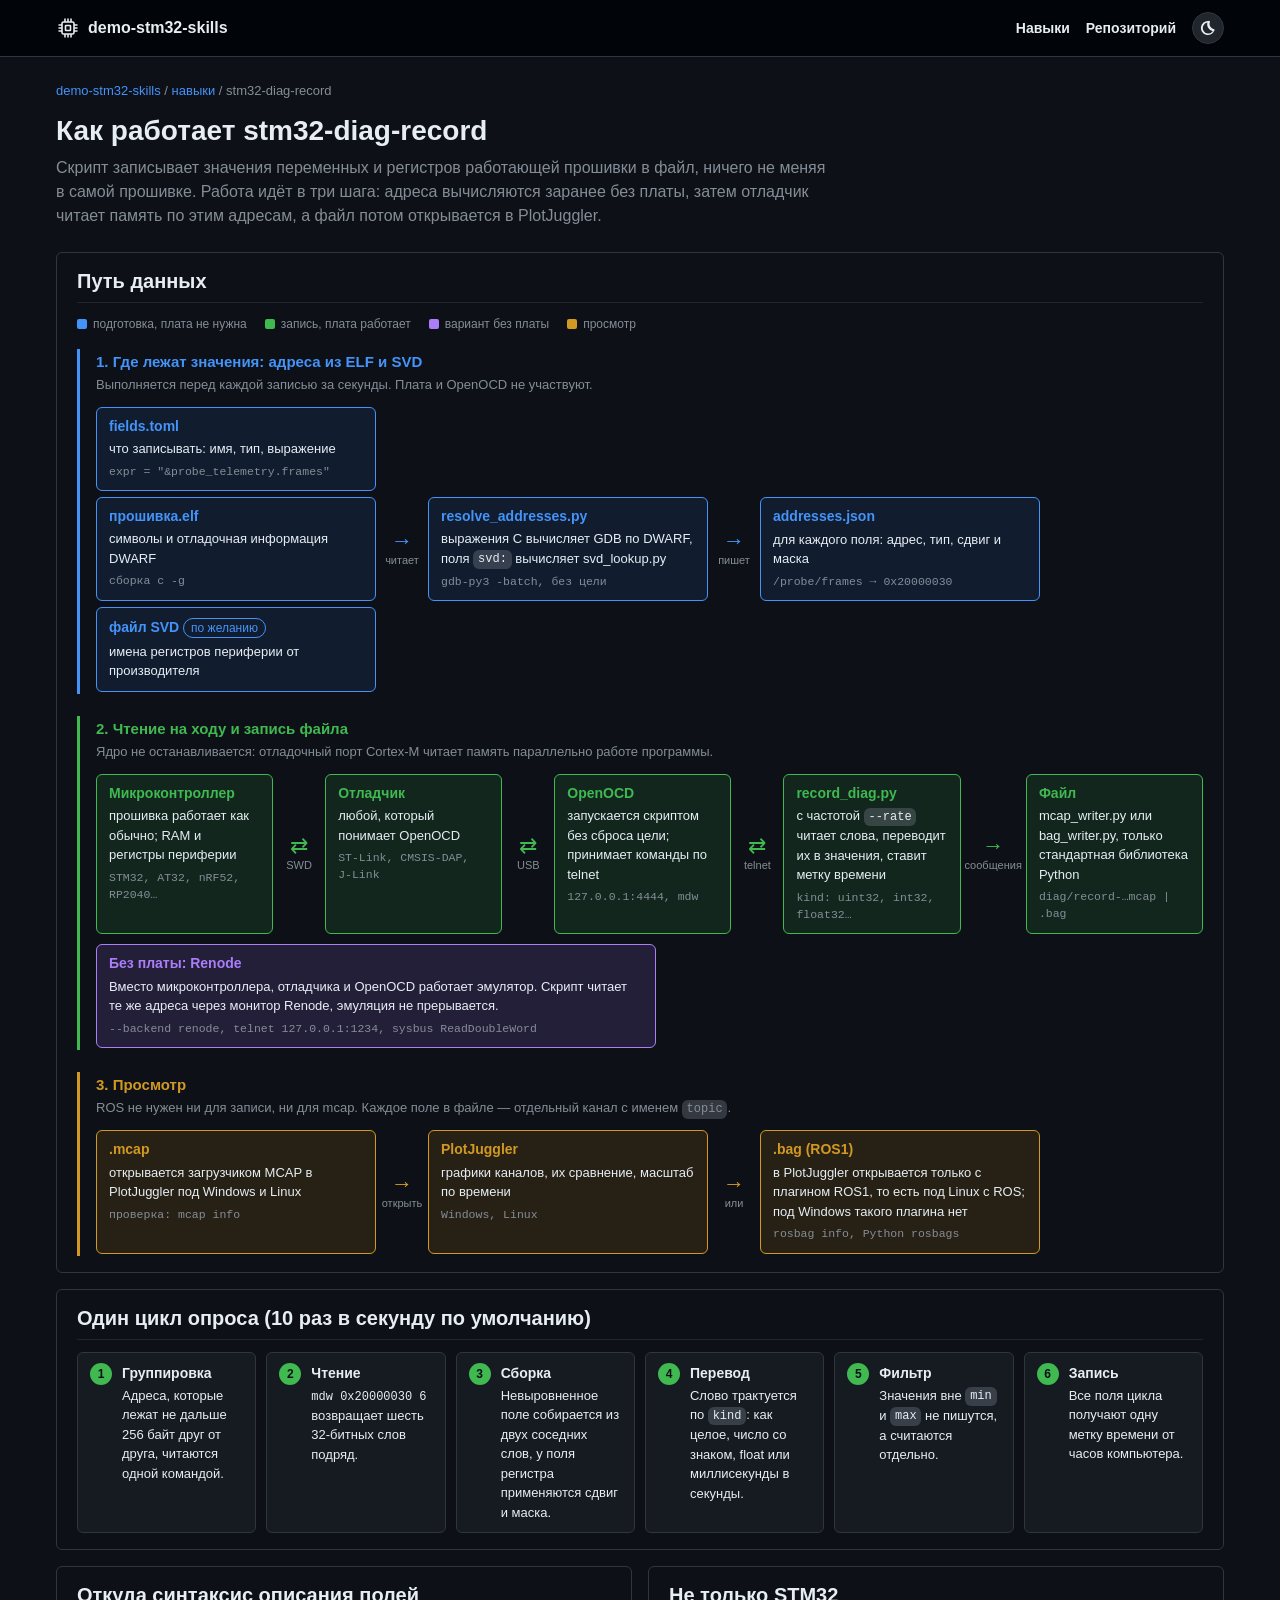
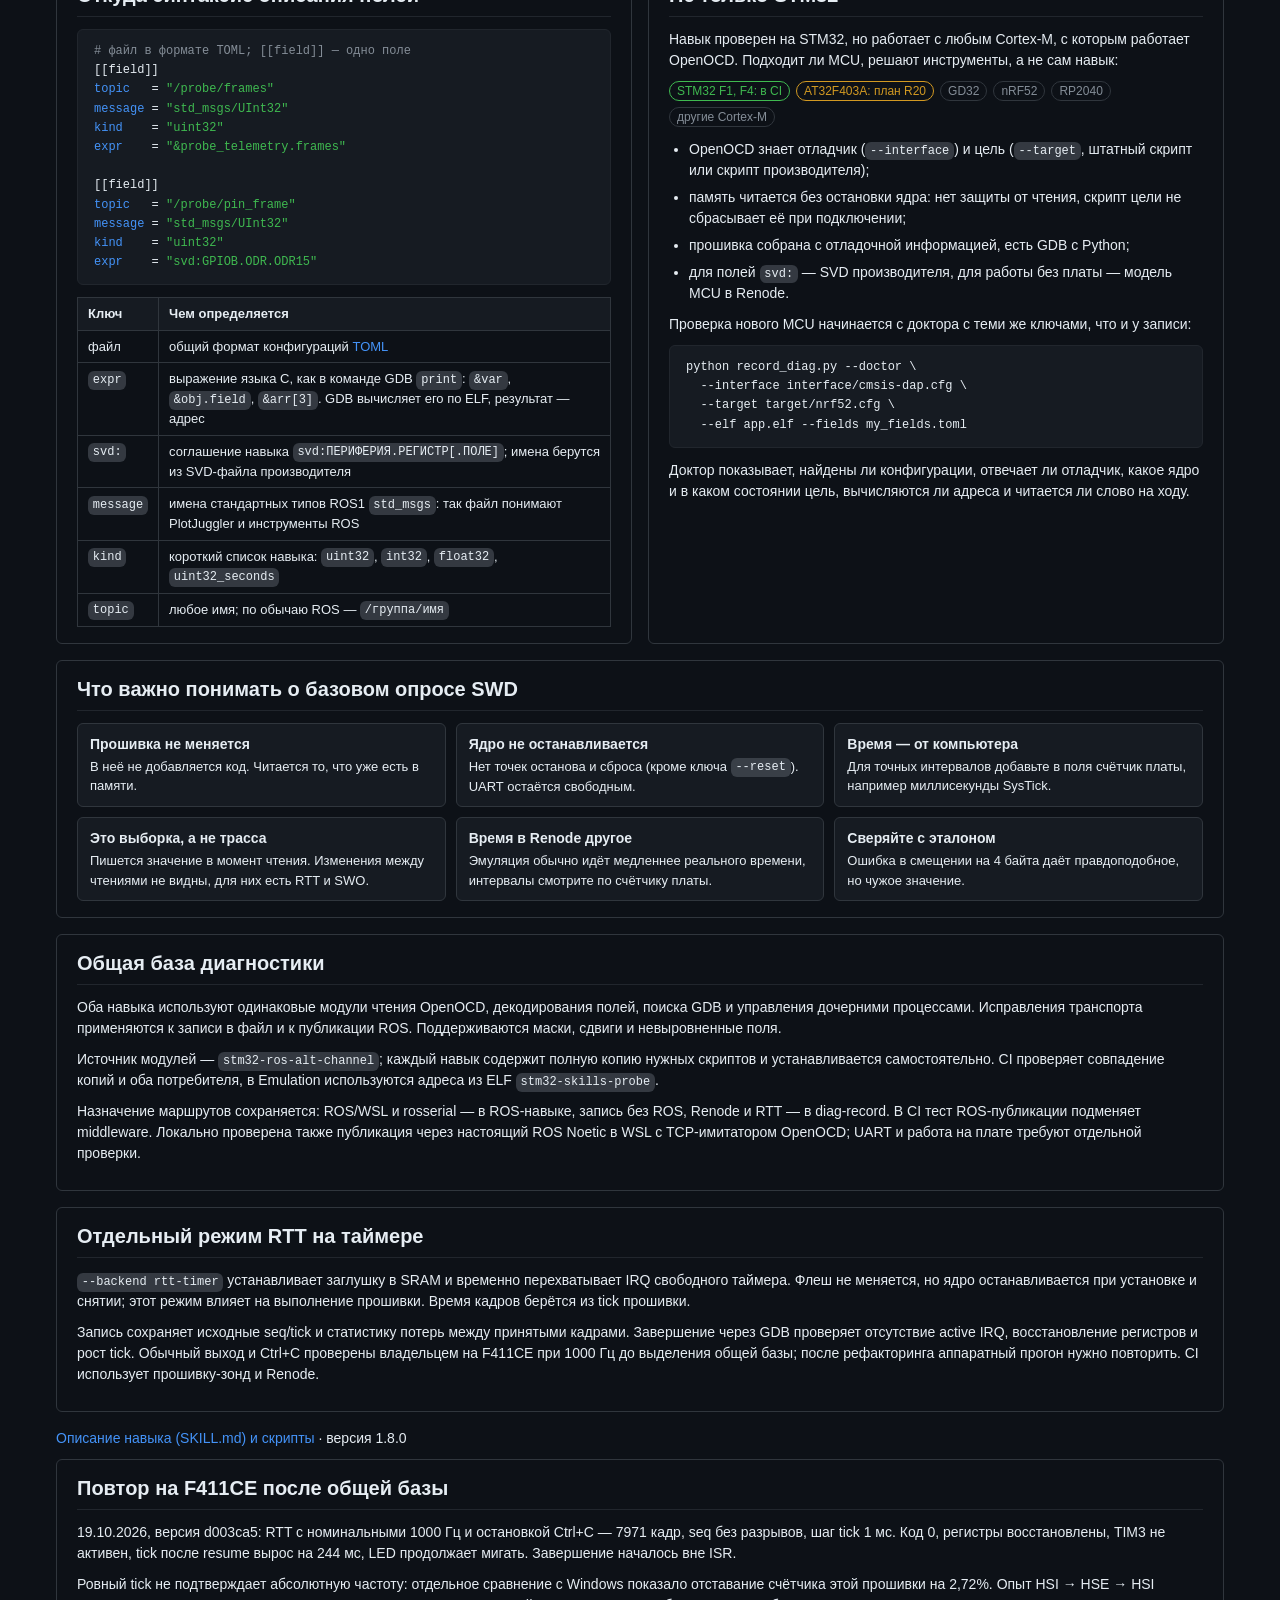
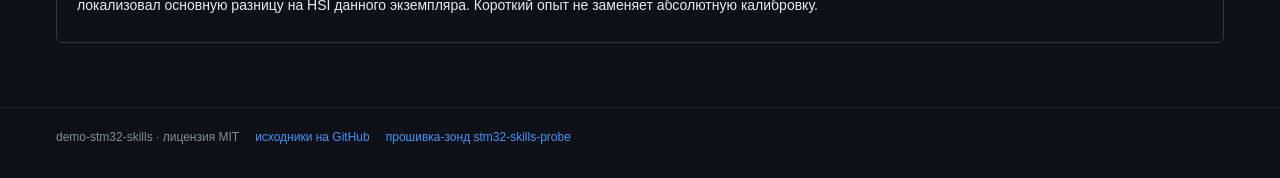
==== commit d80c36a6: "docs: record F411CE frequency and HSI/HSE hardware validation Co-Authored-By: Codex <noreply@openai." ====
--- a/site/skills/stm32-diag-record/index.html
+++ b/site/skills/stm32-diag-record/index.html
@@ -199,7 +199,8 @@
   seq без разрывов, шаг tick 1 мс. Код 0, регистры восстановлены, TIM3 не активен,
   tick после resume вырос на 244 мс, LED продолжает мигать. Завершение началось вне ISR.</p>
   <p>Ровный tick не подтверждает абсолютную частоту: отдельное сравнение с Windows показало
-  отставание счётчика этой прошивки на 2,72%. Нужна калибровка времени платы.</p>
+  отставание счётчика этой прошивки на 2,72%. Опыт HSI → HSE → HSI локализовал основную
+  разницу на HSI данного экземпляра. Короткий опыт не заменяет абсолютную калибровку.</p>
 </div>
 </main>
 <footer class="site-footer">
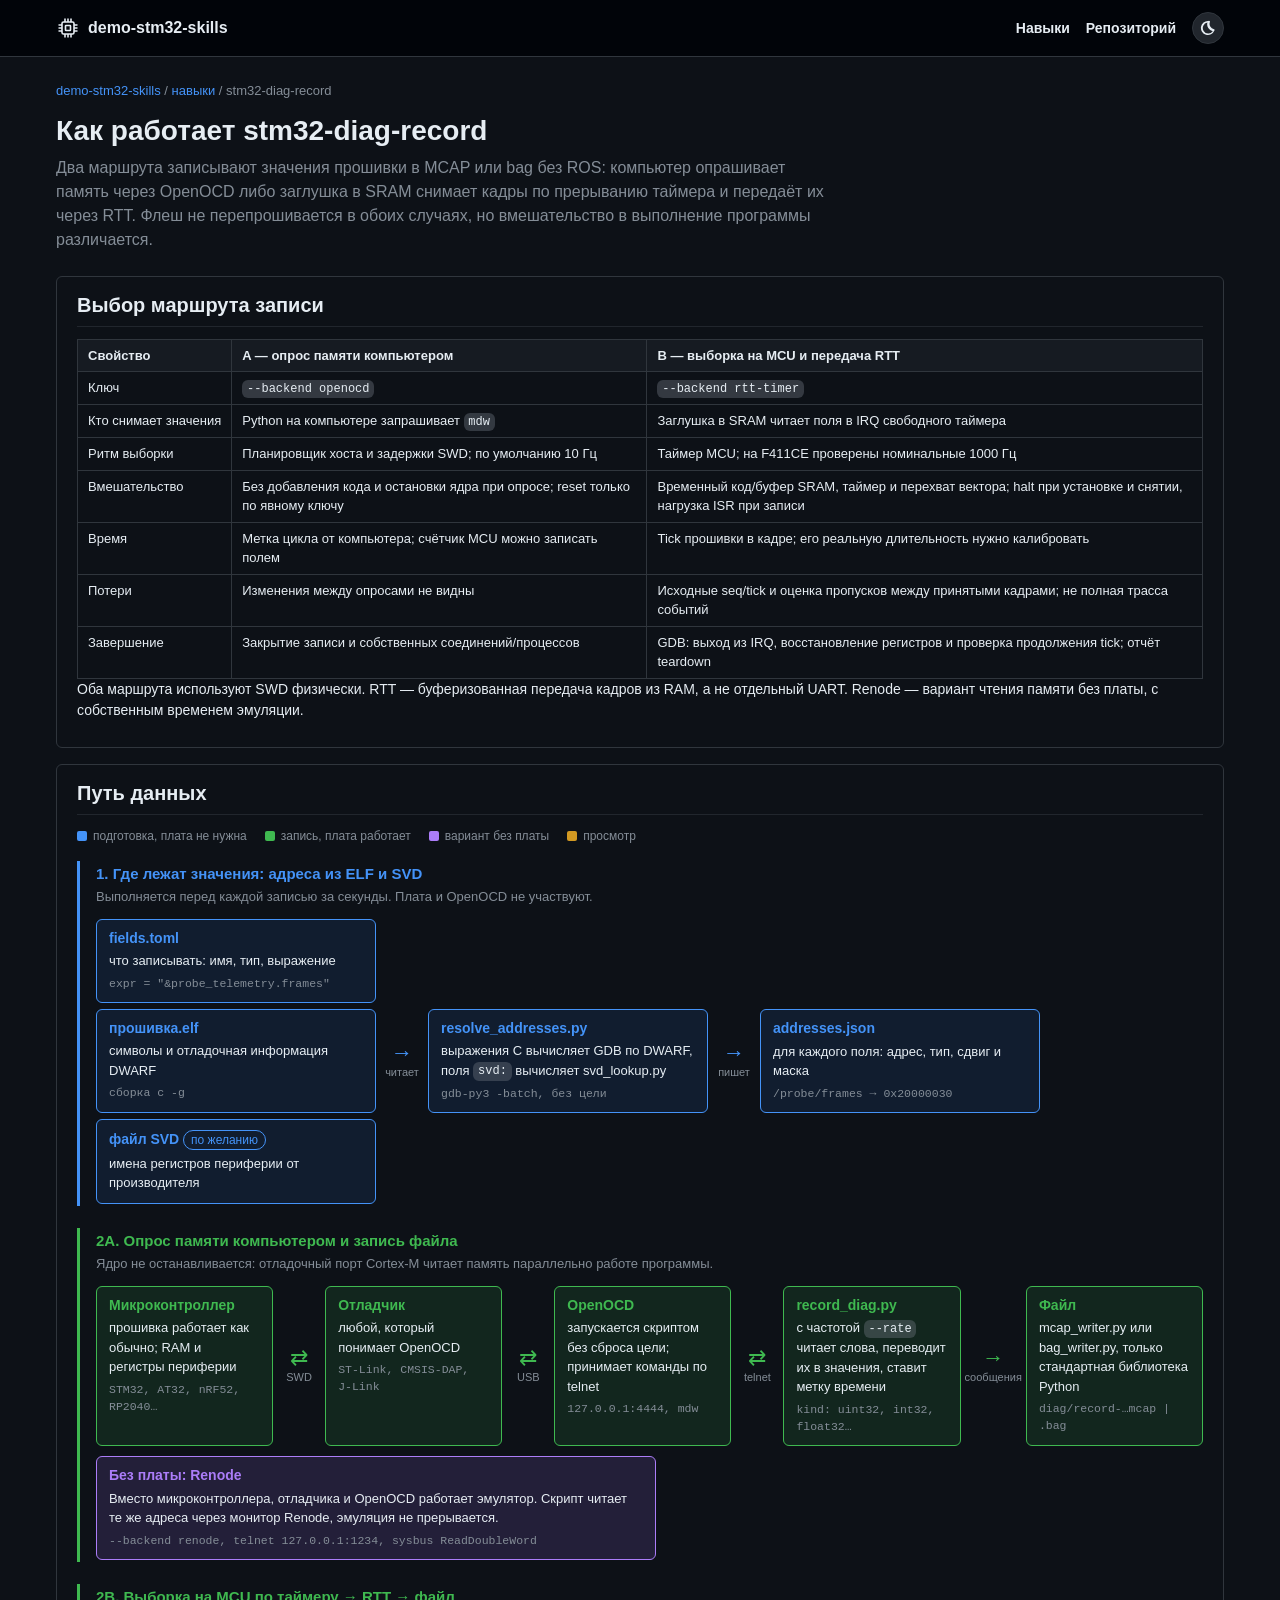
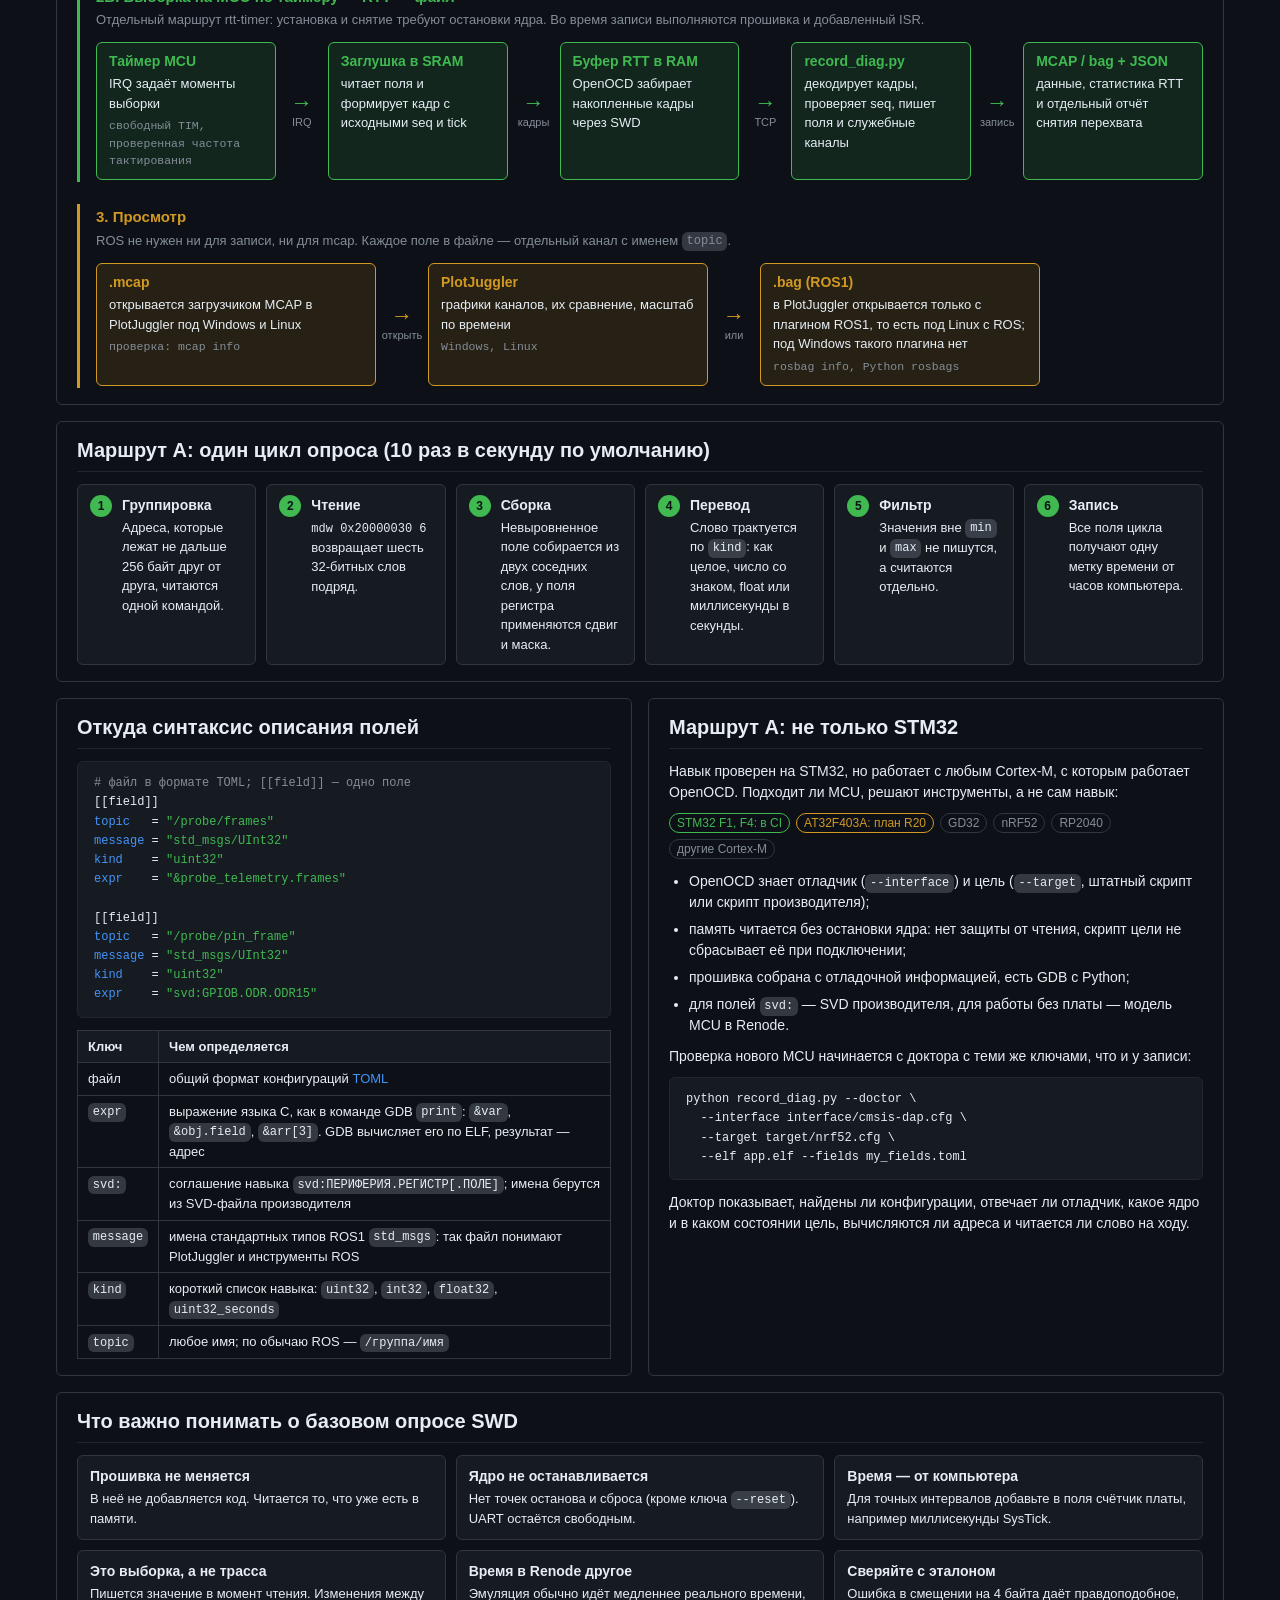
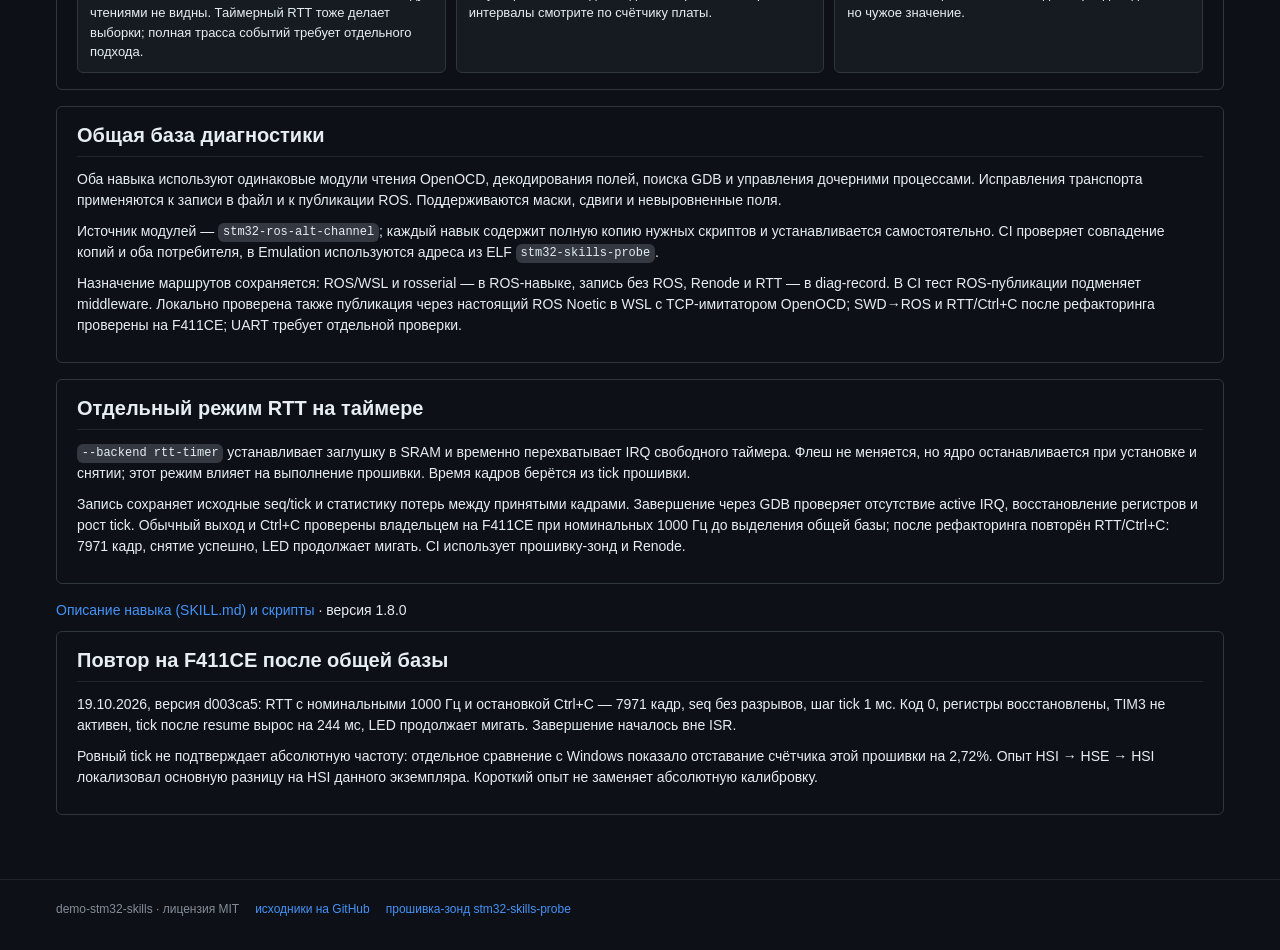
==== commit 379d33b9: "docs: distinguish host polling and timer RTT recording routes Co-Authored-By: Codex <noreply@openai." ====
--- a/site/skills/stm32-diag-record/index.html
+++ b/site/skills/stm32-diag-record/index.html
@@ -32,9 +32,25 @@
 <main>
 <div class="breadcrumb"><a href="../../">demo-stm32-skills</a> / <a href="../../#skills">навыки</a> / stm32-diag-record</div>
 <h1>Как работает stm32-diag-record</h1>
-<p class="lead">Скрипт записывает значения переменных и регистров работающей прошивки в файл, ничего не меняя в
-самой прошивке. Работа идёт в три шага: адреса вычисляются заранее без платы, затем отладчик читает память по
-этим адресам, а файл потом открывается в PlotJuggler.</p>
+<p class="lead">Два маршрута записывают значения прошивки в MCAP или bag без ROS: компьютер опрашивает
+память через OpenOCD либо заглушка в SRAM снимает кадры по прерыванию таймера и передаёт их через RTT.
+Флеш не перепрошивается в обоих случаях, но вмешательство в выполнение программы различается.</p>
+
+<div class="box">
+  <h2>Выбор маршрута записи</h2>
+  <table>
+    <tr><th>Свойство</th><th>A — опрос памяти компьютером</th><th>B — выборка на MCU и передача RTT</th></tr>
+    <tr><td>Ключ</td><td><code>--backend openocd</code></td><td><code>--backend rtt-timer</code></td></tr>
+    <tr><td>Кто снимает значения</td><td>Python на компьютере запрашивает <code>mdw</code></td><td>Заглушка в SRAM читает поля в IRQ свободного таймера</td></tr>
+    <tr><td>Ритм выборки</td><td>Планировщик хоста и задержки SWD; по умолчанию 10 Гц</td><td>Таймер MCU; на F411CE проверены номинальные 1000 Гц</td></tr>
+    <tr><td>Вмешательство</td><td>Без добавления кода и остановки ядра при опросе; reset только по явному ключу</td><td>Временный код/буфер SRAM, таймер и перехват вектора; halt при установке и снятии, нагрузка ISR при записи</td></tr>
+    <tr><td>Время</td><td>Метка цикла от компьютера; счётчик MCU можно записать полем</td><td>Tick прошивки в кадре; его реальную длительность нужно калибровать</td></tr>
+    <tr><td>Потери</td><td>Изменения между опросами не видны</td><td>Исходные seq/tick и оценка пропусков между принятыми кадрами; не полная трасса событий</td></tr>
+    <tr><td>Завершение</td><td>Закрытие записи и собственных соединений/процессов</td><td>GDB: выход из IRQ, восстановление регистров и проверка продолжения tick; отчёт teardown</td></tr>
+  </table>
+  <p>Оба маршрута используют SWD физически. RTT — буферизованная передача кадров из RAM,
+  а не отдельный UART. Renode — вариант чтения памяти без платы, с собственным временем эмуляции.</p>
+</div>
 
 <div class="box">
   <h2>Путь данных</h2>
@@ -62,7 +78,7 @@
   </div>
 
   <div class="stage live">
-    <div class="stage-title">2. Чтение на ходу и запись файла</div>
+    <div class="stage-title">2A. Опрос памяти компьютером и запись файла</div>
     <div class="stage-note">Ядро не останавливается: отладочный порт Cortex-M читает память параллельно работе программы.</div>
     <div class="flow">
       <div class="node"><h3>Микроконтроллер</h3><p>прошивка работает как обычно; RAM и регистры периферии</p><span class="mono">STM32, AT32, nRF52, RP2040…</span></div>
@@ -80,6 +96,22 @@
     </div>
   </div>
 
+  <div class="stage live">
+    <div class="stage-title">2B. Выборка на MCU по таймеру → RTT → файл</div>
+    <div class="stage-note">Отдельный маршрут rtt-timer: установка и снятие требуют остановки ядра. Во время записи выполняются прошивка и добавленный ISR.</div>
+    <div class="flow">
+      <div class="node"><h3>Таймер MCU</h3><p>IRQ задаёт моменты выборки</p><span class="mono">свободный TIM, проверенная частота тактирования</span></div>
+      <div class="arrow">IRQ</div>
+      <div class="node"><h3>Заглушка в SRAM</h3><p>читает поля и формирует кадр с исходными seq и tick</p></div>
+      <div class="arrow">кадры</div>
+      <div class="node"><h3>Буфер RTT в RAM</h3><p>OpenOCD забирает накопленные кадры через SWD</p></div>
+      <div class="arrow">TCP</div>
+      <div class="node"><h3>record_diag.py</h3><p>декодирует кадры, проверяет seq, пишет поля и служебные каналы</p></div>
+      <div class="arrow">запись</div>
+      <div class="node"><h3>MCAP / bag + JSON</h3><p>данные, статистика RTT и отдельный отчёт снятия перехвата</p></div>
+    </div>
+  </div>
+
   <div class="stage view">
     <div class="stage-title">3. Просмотр</div>
     <div class="stage-note">ROS не нужен ни для записи, ни для mcap. Каждое поле в файле — отдельный канал с именем <code>topic</code>.</div>
@@ -94,7 +126,7 @@
 </div>
 
 <div class="box">
-  <h2>Один цикл опроса (10 раз в секунду по умолчанию)</h2>
+  <h2>Маршрут A: один цикл опроса (10 раз в секунду по умолчанию)</h2>
   <div class="cycle">
     <div class="step"><b>Группировка</b>Адреса, которые лежат не дальше 256 байт друг от друга, читаются одной командой.</div>
     <div class="step"><b>Чтение</b><span class="mono">mdw 0x20000030 6</span> возвращает шесть 32-битных слов подряд.</div>
@@ -132,7 +164,7 @@
   </div>
 
   <div class="box">
-    <h2>Не только STM32</h2>
+    <h2>Маршрут A: не только STM32</h2>
     <p>Навык проверен на STM32, но работает с любым Cortex-M, с которым работает OpenOCD. Подходит ли MCU, решают
     инструменты, а не сам навык:</p>
     <div class="chips">
@@ -162,7 +194,7 @@
     <div class="fact"><b>Прошивка не меняется</b>В неё не добавляется код. Читается то, что уже есть в памяти.</div>
     <div class="fact"><b>Ядро не останавливается</b>Нет точек останова и сброса (кроме ключа <code>--reset</code>). UART остаётся свободным.</div>
     <div class="fact"><b>Время — от компьютера</b>Для точных интервалов добавьте в поля счётчик платы, например миллисекунды SysTick.</div>
-    <div class="fact"><b>Это выборка, а не трасса</b>Пишется значение в момент чтения. Изменения между чтениями не видны, для них есть RTT и SWO.</div>
+    <div class="fact"><b>Это выборка, а не трасса</b>Пишется значение в момент чтения. Изменения между чтениями не видны. Таймерный RTT тоже делает выборки; полная трасса событий требует отдельного подхода.</div>
     <div class="fact"><b>Время в Renode другое</b>Эмуляция обычно идёт медленнее реального времени, интервалы смотрите по счётчику платы.</div>
     <div class="fact"><b>Сверяйте с эталоном</b>Ошибка в смещении на 4 байта даёт правдоподобное, но чужое значение.</div>
   </div>
@@ -178,7 +210,7 @@
   в Emulation используются адреса из ELF <code>stm32-skills-probe</code>.</p>
   <p>Назначение маршрутов сохраняется: ROS/WSL и rosserial — в ROS-навыке, запись без ROS,
   Renode и RTT — в diag-record. В CI тест ROS-публикации подменяет middleware. Локально проверена также публикация через
-  настоящий ROS Noetic в WSL с TCP-имитатором OpenOCD; UART и работа на плате требуют отдельной проверки.</p>
+  настоящий ROS Noetic в WSL с TCP-имитатором OpenOCD; SWD→ROS и RTT/Ctrl+C после рефакторинга проверены на F411CE; UART требует отдельной проверки.</p>
 </div>
 
 <div class="box">
@@ -188,8 +220,8 @@
   этот режим влияет на выполнение прошивки. Время кадров берётся из tick прошивки.</p>
   <p>Запись сохраняет исходные seq/tick и статистику потерь между принятыми кадрами.
   Завершение через GDB проверяет отсутствие active IRQ, восстановление регистров и рост tick.
-  Обычный выход и Ctrl+C проверены владельцем на F411CE при 1000 Гц до выделения общей базы;
-  после рефакторинга аппаратный прогон нужно повторить. CI использует прошивку-зонд и Renode.</p>
+  Обычный выход и Ctrl+C проверены владельцем на F411CE при номинальных 1000 Гц до выделения общей базы;
+  после рефакторинга повторён RTT/Ctrl+C: 7971 кадр, снятие успешно, LED продолжает мигать. CI использует прошивку-зонд и Renode.</p>
 </div>
 
 <p><a href="https://github.com/ViacheslavMezentsev/demo-stm32-skills/tree/main/stm32-diag-record">Описание навыка (SKILL.md) и скрипты</a> · версия 1.8.0</p>
